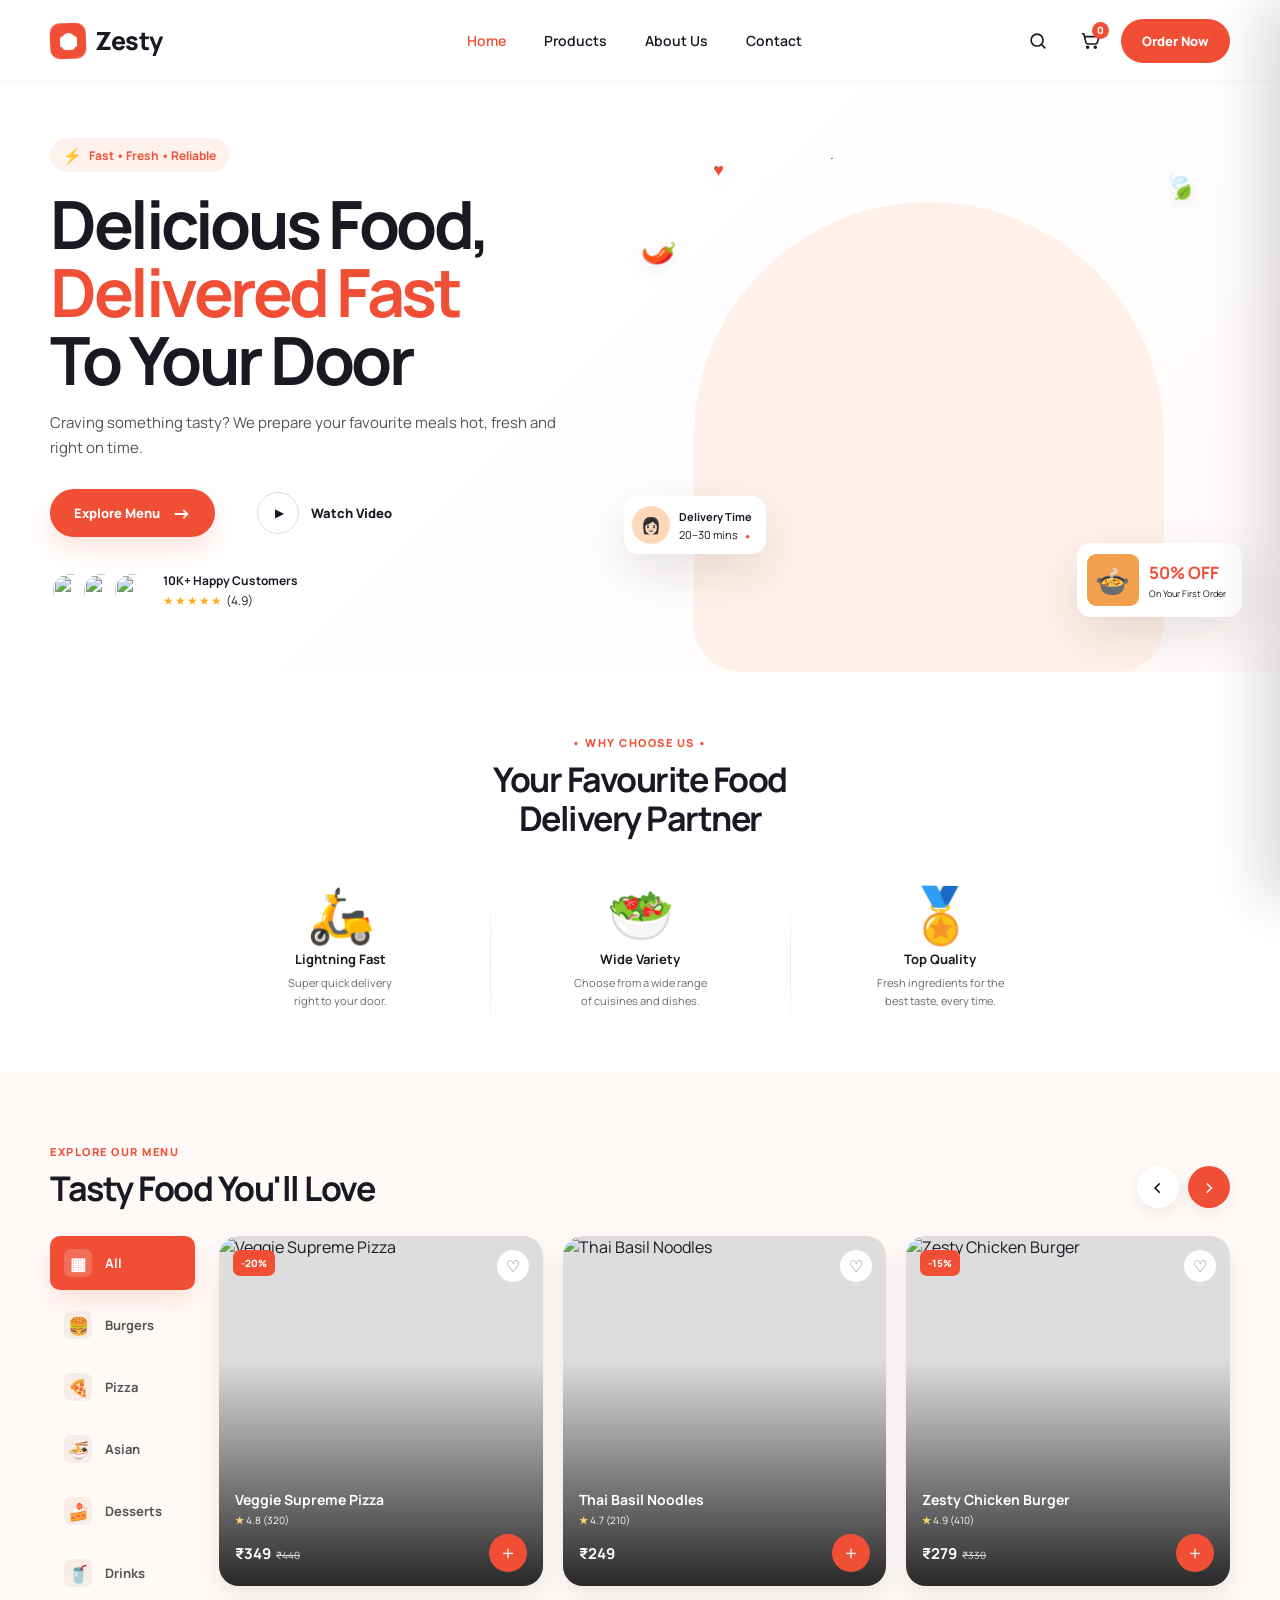
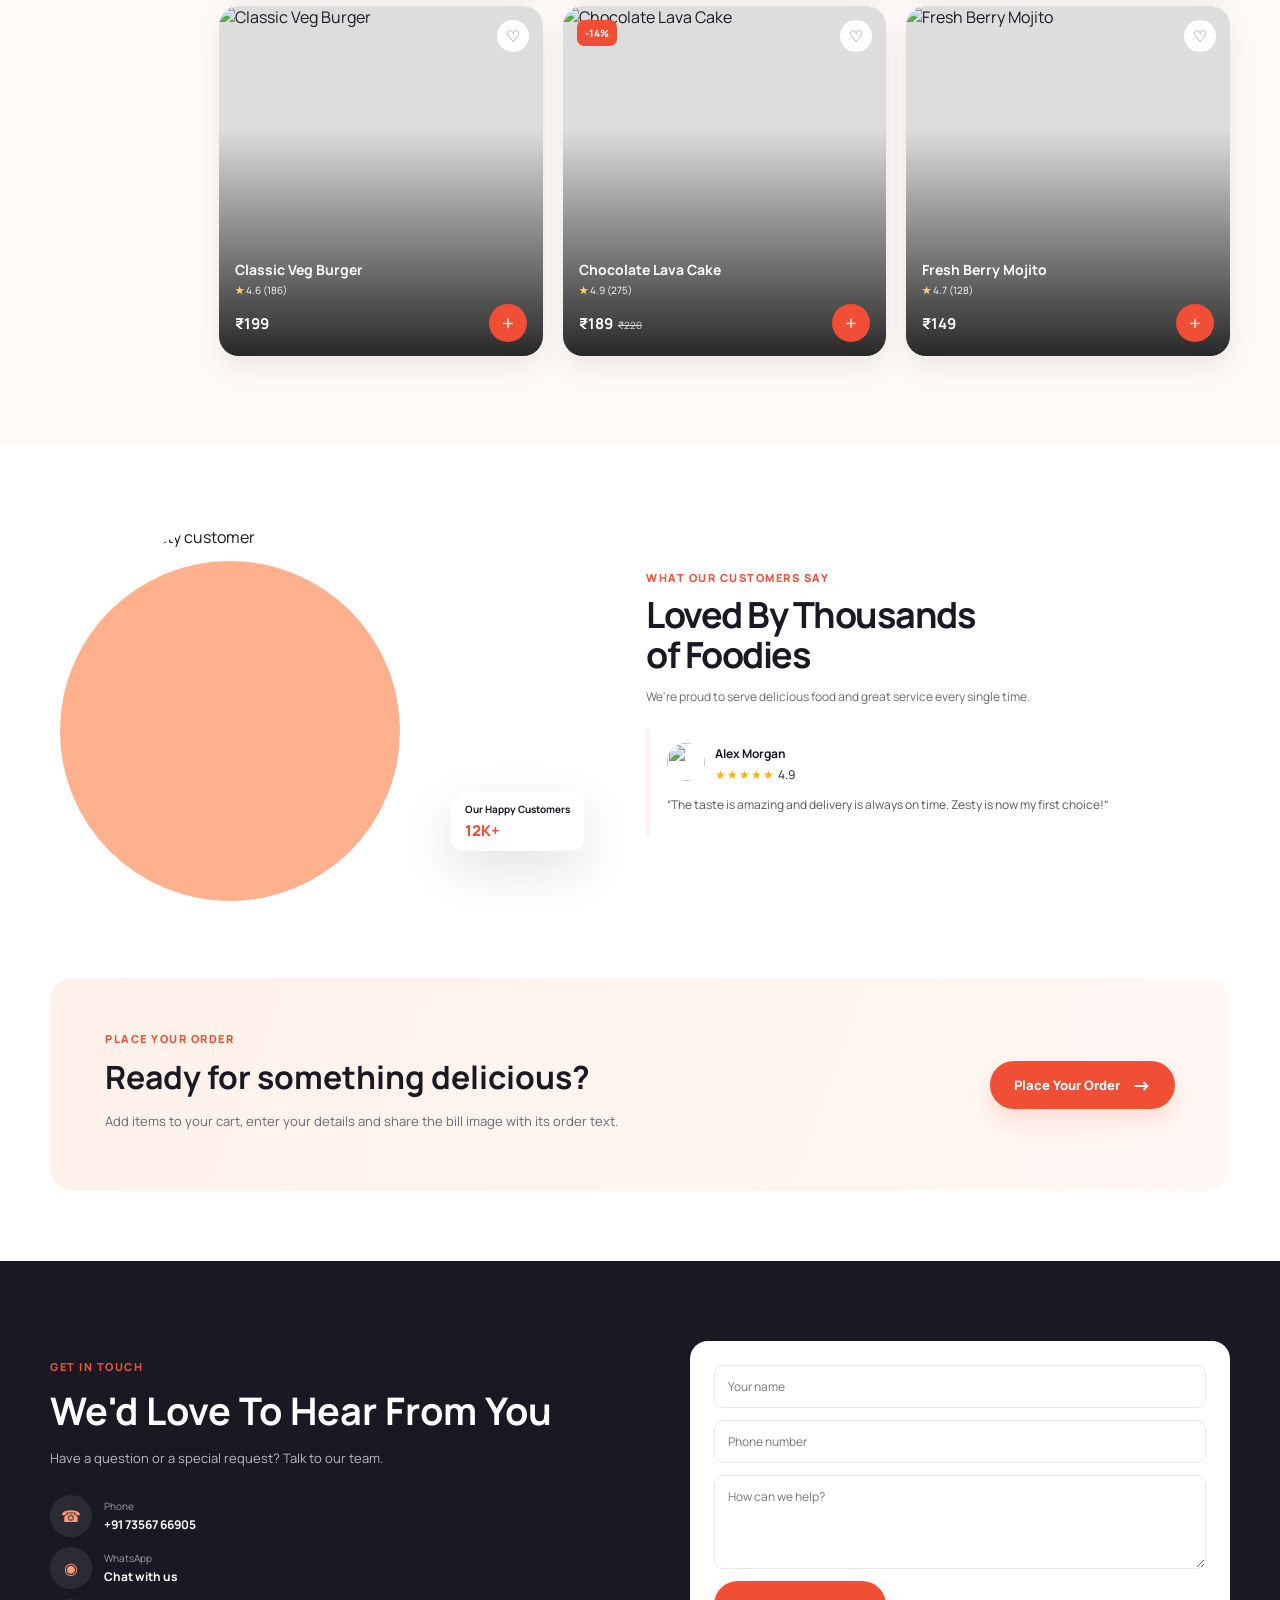
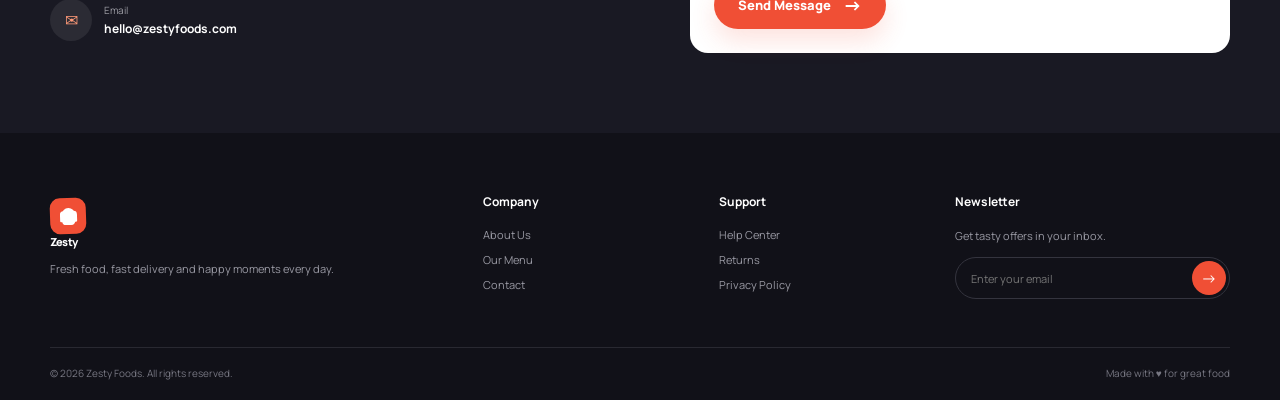
==== index.html @ a5e76d09 "first commit" ====
<!DOCTYPE html>
<html lang="en">
<head>
  <meta charset="UTF-8">
  <meta name="viewport" content="width=device-width, initial-scale=1.0">
  <meta name="description" content="Zesty Foods - fresh, delicious food delivered fast.">
  <title>Zesty | Fresh Food Delivered</title>
  <link rel="preconnect" href="https://fonts.googleapis.com">
  <link rel="preconnect" href="https://fonts.gstatic.com" crossorigin>
  <link href="https://fonts.googleapis.com/css2?family=Manrope:wght@400;500;600;700;800&family=Playfair+Display:wght@700&display=swap" rel="stylesheet">
  <link rel="stylesheet" href="css/style.css">
</head>
<body>
  <header class="header" id="top">
    <div class="container nav-wrap">
      <a class="brand" href="index.html" aria-label="Zesty home">
        <span class="brand-mark"><span>fork</span></span>
        <span>Zesty</span>
      </a>

      <nav class="nav-links" id="navLinks" aria-label="Main navigation">
        <a class="active" href="index.html">Home</a>
        <a href="products.html">Products</a>
        <a href="about.html">About Us</a>
        <a href="contact.html">Contact</a>
      </nav>

      <div class="nav-actions">
        <button class="icon-button search-button" type="button" aria-label="Search">
          <svg viewBox="0 0 24 24" aria-hidden="true"><circle cx="11" cy="11" r="6.5"></circle><path d="m16 16 4 4"></path></svg>
        </button>
        <button class="cart-button" id="openCart" type="button" aria-label="Open cart">
          <svg viewBox="0 0 24 24" aria-hidden="true"><path d="M3 5h2l2.3 9.2a2 2 0 0 0 2 1.5h7.8a2 2 0 0 0 1.9-1.4L21 8H6"></path><circle cx="9" cy="19" r="1"></circle><circle cx="17" cy="19" r="1"></circle></svg>
          <span class="cart-count" id="cartCount">0</span>
        </button>
        <a class="nav-order" href="order.html">Order Now</a>
        <button class="menu-button" id="menuButton" type="button" aria-label="Toggle menu" aria-expanded="false">
          <span></span><span></span><span></span>
        </button>
      </div>
    </div>
  </header>

  <main>
    <section class="hero" id="home">
      <div class="container hero-grid">
        <div class="hero-copy">
          <div class="eyebrow"><span>⚡</span> Fast • Fresh • Reliable</div>
          <h1>Delicious Food,<br><em>Delivered Fast</em><br>To Your Door</h1>
          <p>Craving something tasty? We prepare your favourite meals hot, fresh and right on time.</p>
          <div class="hero-actions">
            <a class="button button-primary" href="products.html">Explore Menu <span>→</span></a>
            <button class="button button-play" type="button" id="watchVideo"><span class="play-icon">▶</span> Watch Video</button>
          </div>
          <div class="happy-customers">
            <div class="avatars">
              <img src="https://images.unsplash.com/photo-1534528741775-53994a69daeb?auto=format&fit=crop&w=80&q=80" alt="">
              <img src="https://images.unsplash.com/photo-1500648767791-00dcc994a43e?auto=format&fit=crop&w=80&q=80" alt="">
              <img src="https://images.unsplash.com/photo-1506794778202-cad84cf45f1d?auto=format&fit=crop&w=80&q=80" alt="">
            </div>
            <div><strong>10K+ Happy Customers</strong><div class="stars">★★★★★ <span>(4.9)</span></div></div>
          </div>
        </div>

        <div class="hero-visual">
          <div class="hero-shape"></div>
          <span class="float-icon leaf-one">🍃</span>
          <span class="float-icon chilli">🌶️</span>
          <span class="float-icon heart">♥</span>
          <img class="hero-person" src="https://images.unsplash.com/photo-1547592180-85f173990554?auto=format&fit=crop&w=850&q=90" alt="Delicious fresh meal">
          <div class="delivery-badge"><div class="delivery-avatar">👩🏻</div><div><strong>Delivery Time</strong><span>20–30 mins <b>●</b></span></div></div>
          <div class="offer-badge"><span>🍲</span><div><strong>50% OFF</strong><small>On Your First Order</small></div></div>
        </div>
      </div>
    </section>

    <section class="benefits" id="about">
      <div class="container">
        <div class="section-heading centered">
          <span class="eyebrow-text">• WHY CHOOSE US •</span>
          <h2>Your Favourite Food<br>Delivery Partner</h2>
        </div>
        <div class="benefit-grid">
          <article><div class="benefit-icon">🛵</div><h3>Lightning Fast</h3><p>Super quick delivery<br>right to your door.</p></article>
          <article><div class="benefit-icon">🥗</div><h3>Wide Variety</h3><p>Choose from a wide range<br>of cuisines and dishes.</p></article>
          <article><div class="benefit-icon">🏅</div><h3>Top Quality</h3><p>Fresh ingredients for the<br>best taste, every time.</p></article>
        </div>
      </div>
    </section>

    <section class="products-section" id="products">
      <div class="container">
        <div class="section-heading row-heading">
          <div><span class="eyebrow-text">EXPLORE OUR MENU</span><h2>Tasty Food You'll Love</h2></div>
          <div class="carousel-controls"><button type="button" aria-label="Previous">‹</button><button class="active" type="button" aria-label="Next">›</button></div>
        </div>
        <div class="menu-layout">
          <aside class="category-list" aria-label="Product categories">
            <button class="category active" type="button" data-category="All"><span>▦</span> All</button>
            <button class="category" type="button" data-category="Burgers"><span>🍔</span> Burgers</button>
            <button class="category" type="button" data-category="Pizza"><span>🍕</span> Pizza</button>
            <button class="category" type="button" data-category="Asian"><span>🍜</span> Asian</button>
            <button class="category" type="button" data-category="Desserts"><span>🍰</span> Desserts</button>
            <button class="category" type="button" data-category="Drinks"><span>🥤</span> Drinks</button>
          </aside>
          <div class="product-grid" id="productGrid"></div>
        </div>
      </div>
    </section>

    <section class="testimonial-app">
      <div class="container testimonial-grid">
        <div class="customer-portrait">
          <div class="portrait-circle"></div>
          <img src="https://images.unsplash.com/photo-1500648767791-00dcc994a43e?auto=format&fit=crop&w=650&q=85" alt="Happy Zesty customer">
          <div class="customer-chip"><strong>Our Happy Customers</strong><div><span>12K+</span></div></div>
        </div>
        <div class="testimonial-copy">
          <span class="eyebrow-text">WHAT OUR CUSTOMERS SAY</span>
          <h2>Loved By Thousands<br>of Foodies</h2>
          <p>We're proud to serve delicious food and great service every single time.</p>
          <div class="quote">
            <div class="quote-author"><img src="https://images.unsplash.com/photo-1500648767791-00dcc994a43e?auto=format&fit=crop&w=80&q=80" alt=""><div><strong>Alex Morgan</strong><div class="stars">★★★★★ <span>4.9</span></div></div></div>
            <p>“The taste is amazing and delivery is always on time. Zesty is now my first choice!”</p>
          </div>
        </div>
      </div>
    </section>

    <section class="order-section" id="order">
      <div class="container">
        <div class="order-panel">
          <div>
            <span class="eyebrow-text">PLACE YOUR ORDER</span>
            <h2>Ready for something delicious?</h2>
            <p>Add items to your cart, enter your details and share the bill image with its order text.</p>
          </div>
          <a class="button button-primary" href="order.html">Place Your Order <span>→</span></a>
        </div>
      </div>
    </section>

    <section class="contact-section" id="contact">
      <div class="container contact-grid">
        <div>
          <span class="eyebrow-text">GET IN TOUCH</span>
          <h2>We'd Love To Hear From You</h2>
          <p>Have a question or a special request? Talk to our team.</p>
          <div class="contact-details">
            <a href="tel:+917356766905"><span>☎</span><div><small>Phone</small><strong>+91 73567 66905</strong></div></a>
            <a href="https://wa.me/917356766905" target="_blank" rel="noopener"><span>◉</span><div><small>WhatsApp</small><strong>Chat with us</strong></div></a>
            <a href="mailto:hello@zestyfoods.com"><span>✉</span><div><small>Email</small><strong>hello@zestyfoods.com</strong></div></a>
          </div>
        </div>
        <form class="contact-form" id="contactForm">
          <input type="text" name="name" placeholder="Your name" required>
          <input type="tel" name="phone" placeholder="Phone number" required>
          <textarea name="message" rows="4" placeholder="How can we help?" required></textarea>
          <button class="button button-primary" type="submit">Send Message <span>→</span></button>
        </form>
      </div>
    </section>
  </main>

  <footer class="footer">
    <div class="container footer-grid">
      <div class="footer-brand">
        <a class="brand" href="index.html"><span class="brand-mark"><span>fork</span></span><span>Zesty</span></a>
        <p>Fresh food, fast delivery and happy moments every day.</p>
      </div>
      <div><h3>Company</h3><a href="about.html">About Us</a><a href="products.html">Our Menu</a><a href="contact.html">Contact</a></div>
      <div><h3>Support</h3><a href="contact.html">Help Center</a><a href="contact.html">Returns</a><a href="contact.html">Privacy Policy</a></div>
      <div><h3>Newsletter</h3><p>Get tasty offers in your inbox.</p><form class="newsletter" id="newsletter"><input type="email" placeholder="Enter your email" required><button type="submit">→</button></form></div>
    </div>
    <div class="container footer-bottom"><span>© 2026 Zesty Foods. All rights reserved.</span><span>Made with ♥ for great food</span></div>
  </footer>

  <div class="overlay" id="overlay"></div>
  <aside class="cart-drawer" id="cartDrawer" aria-label="Shopping cart" aria-hidden="true">
    <div class="cart-header"><div><span>Your Order</span><h2>Shopping Cart</h2></div><button id="closeCart" type="button" aria-label="Close cart">×</button></div>
    <div class="cart-items" id="cartItems"></div>
    <div class="cart-empty" id="cartEmpty"><div>🛒</div><h3>Your cart is empty</h3><p>Add a few tasty items to get started.</p><button class="button button-primary" id="continueShopping" type="button">Explore Menu</button></div>
    <div class="checkout" id="checkout">
      <div class="bill-line"><span>Subtotal</span><strong id="subtotal">₹0</strong></div>
      <div class="bill-line"><span>Delivery</span><strong id="delivery">₹40</strong></div>
      <div class="bill-line total"><span>Total</span><strong id="grandTotal">₹0</strong></div>
      <a class="whatsapp-button checkout-link" href="order.html">Continue to Order</a>
    </div>
  </aside>

  <div class="toast" id="toast" role="status"></div>
  <script src="js/site.js"></script>
</body>
</html>
---- css/style.css ----
:root {
  --orange: #f04f35;
  --orange-dark: #d9432c;
  --orange-soft: #fff0eb;
  --ink: #191923;
  --muted: #686875;
  --cream: #fffaf7;
  --line: #eee8e4;
  --white: #fff;
  --shadow: 0 18px 50px rgba(40, 25, 18, .12);
}

* { box-sizing: border-box; }
html { scroll-behavior: smooth; }
body { margin: 0; font-family: "Manrope", sans-serif; color: var(--ink); background: var(--white); }
body.locked { overflow: hidden; }
button, input, textarea { font: inherit; }
button, a { -webkit-tap-highlight-color: transparent; }
a { color: inherit; text-decoration: none; }
img { max-width: 100%; display: block; }
.container { width: min(1180px, calc(100% - 48px)); margin-inline: auto; }

.header { height: 82px; display: flex; align-items: center; background: rgba(255,255,255,.96); position: sticky; top: 0; z-index: 50; border-bottom: 1px solid rgba(0,0,0,.04); backdrop-filter: blur(12px); }
.nav-wrap { display: flex; align-items: center; justify-content: space-between; }
.brand { display: flex; align-items: center; gap: 9px; font-size: 25px; font-weight: 800; letter-spacing: -.8px; }
.brand-mark { width: 36px; height: 36px; border-radius: 10px; background: var(--orange); display: grid; place-items: center; color: white; font-size: 0; transform: rotate(-2deg); }
.brand-mark::before { content: ""; width: 13px; height: 17px; background: white; border-radius: 8px 8px 5px 5px; box-shadow: 5px 0 0 -3px white, -5px 0 0 -3px white; position: absolute; }
.nav-links { display: flex; align-items: center; gap: 38px; margin-left: 90px; }
.nav-links a { font-size: 14px; font-weight: 600; transition: .2s; }
.nav-links a:hover, .nav-links a.active { color: var(--orange); }
.nav-actions { display: flex; align-items: center; gap: 10px; }
.icon-button, .cart-button, .menu-button { border: 0; background: transparent; cursor: pointer; }
.icon-button { width: 42px; height: 42px; display: grid; place-items: center; }
.icon-button svg { width: 22px; fill: none; stroke: var(--ink); stroke-width: 1.8; }
.cart-button { position: relative; width: 42px; height: 42px; display: grid; place-items: center; }
.cart-button svg { width: 23px; fill: none; stroke: var(--ink); stroke-width: 1.7; }
.cart-count { position: absolute; top: 2px; right: 2px; min-width: 17px; height: 17px; padding: 0 4px; border-radius: 20px; background: var(--orange); color: white; font-size: 10px; display: grid; place-items: center; font-weight: 800; }
.nav-order { background: var(--orange); color: white; border-radius: 24px; height: 44px; padding: 0 21px; display: grid; place-items: center; font-size: 13px; font-weight: 800; transition: .2s; }
.nav-order:hover, .button-primary:hover { background: var(--orange-dark); transform: translateY(-2px); }
.menu-button { display: none; width: 42px; height: 42px; }
.menu-button span { display: block; width: 22px; height: 2px; background: var(--ink); margin: 5px auto; transition: .2s; }

.hero { min-height: 590px; background: linear-gradient(135deg, #fff 35%, #fffafa 100%); overflow: hidden; }
.hero-grid { min-height: 590px; display: grid; grid-template-columns: 49% 51%; align-items: center; }
.hero-copy { padding: 50px 0 55px; z-index: 2; }
.eyebrow { width: fit-content; height: 34px; border-radius: 18px; background: #fff2ed; color: var(--orange); display: flex; align-items: center; gap: 7px; padding: 0 13px; font-size: 12px; font-weight: 700; }
.eyebrow span { font-size: 15px; }
.hero h1 { margin: 18px 0 16px; font-family: "Manrope", sans-serif; font-size: clamp(48px, 5.2vw, 68px); line-height: 1.02; letter-spacing: -3.5px; }
.hero h1 em { color: var(--orange); font-style: normal; }
.hero-copy > p { max-width: 510px; color: #53535d; line-height: 1.7; font-size: 15px; }
.hero-actions { display: flex; align-items: center; gap: 18px; margin-top: 28px; }
.button { border: 0; min-height: 48px; border-radius: 24px; padding: 0 24px; display: inline-flex; align-items: center; justify-content: center; gap: 12px; cursor: pointer; font-weight: 800; font-size: 13px; transition: .2s; }
.button-primary { background: var(--orange); color: white; box-shadow: 0 12px 24px rgba(240,79,53,.16); }
.button-primary span { font-size: 19px; }
.button-play { background: transparent; color: var(--ink); }
.play-icon { width: 42px; height: 42px; border: 1px solid #ddd; border-radius: 50%; display: grid; place-items: center; font-size: 11px; padding-left: 2px; }
.happy-customers { display: flex; align-items: center; gap: 11px; margin-top: 34px; font-size: 12px; }
.avatars { display: flex; }
.avatars img { width: 40px; height: 40px; border-radius: 50%; border: 3px solid white; object-fit: cover; margin-left: -9px; }
.avatars img:first-child { margin-left: 0; }
.stars { color: #ffad18; letter-spacing: 1px; font-size: 12px; margin-top: 3px; }
.stars span { color: var(--ink); letter-spacing: 0; }
.hero-visual { height: 590px; position: relative; display: flex; align-items: flex-end; justify-content: center; }
.hero-shape { position: absolute; width: 470px; height: 470px; bottom: 0; border-radius: 50% 50% 10% 10%; background: #fff1e9; }
.hero-person { position: absolute; bottom: 0; width: 520px; height: 530px; object-fit: cover; object-position: center 35%; border-radius: 48% 48% 8px 8px; mix-blend-mode: multiply; }
.float-icon { position: absolute; z-index: 4; font-size: 26px; filter: drop-shadow(0 5px 8px rgba(0,0,0,.08)); }
.leaf-one { top: 85px; right: 35px; transform: rotate(-25deg); }
.chilli { top: 150px; left: 15px; transform: rotate(25deg); }
.heart { top: 75px; left: 85px; color: var(--orange); font-size: 18px; }
.delivery-badge, .offer-badge { position: absolute; z-index: 5; background: white; border-radius: 14px; box-shadow: var(--shadow); display: flex; align-items: center; }
.delivery-badge { left: -4px; bottom: 118px; gap: 9px; padding: 10px 14px 10px 8px; }
.delivery-avatar { width: 38px; height: 38px; border-radius: 50%; background: #ffd7b9; display: grid; place-items: center; }
.delivery-badge strong, .delivery-badge span { display: block; font-size: 11px; }
.delivery-badge span { margin-top: 3px; }
.delivery-badge b { color: var(--orange); margin-left: 5px; font-size: 8px; }
.offer-badge { right: -12px; bottom: 55px; padding: 11px 16px 11px 10px; gap: 10px; }
.offer-badge > span { width: 52px; height: 52px; border-radius: 9px; background: #f2a04d; display: grid; place-items: center; font-size: 28px; }
.offer-badge strong, .offer-badge small { display: block; }
.offer-badge strong { color: var(--orange); font-size: 17px; }
.offer-badge small { margin-top: 3px; font-size: 9px; }

.benefits { padding: 58px 0 62px; background: #fff; }
.section-heading h2 { margin: 8px 0 0; font-size: 34px; line-height: 1.15; letter-spacing: -1.5px; }
.centered { text-align: center; }
.eyebrow-text { color: var(--orange); font-size: 11px; letter-spacing: 1.5px; font-weight: 800; }
.benefit-grid { display: grid; grid-template-columns: repeat(3, 1fr); max-width: 900px; margin: 38px auto 0; }
.benefit-grid article { text-align: center; position: relative; padding: 0 35px; }
.benefit-grid article + article::before { content: ""; position: absolute; left: 0; top: 18px; width: 1px; height: 140px; background: linear-gradient(transparent, #ece6e1, transparent); }
.benefit-icon { font-size: 54px; height: 62px; }
.benefit-grid h3 { font-size: 13px; margin: 12px 0 6px; }
.benefit-grid p { color: var(--muted); font-size: 11px; line-height: 1.6; margin: 0; }

.products-section { padding: 68px 0 90px; background: #fffaf8; }
.row-heading { display: flex; align-items: end; justify-content: space-between; }
.carousel-controls { display: flex; gap: 9px; }
.carousel-controls button { width: 42px; height: 42px; border: 0; border-radius: 50%; background: white; box-shadow: 0 5px 18px rgba(0,0,0,.08); cursor: pointer; font-size: 22px; }
.carousel-controls button.active { background: var(--orange); color: white; }
.menu-layout { display: grid; grid-template-columns: 145px 1fr; gap: 24px; margin-top: 28px; }
.category-list { display: flex; flex-direction: column; gap: 8px; }
.category { width: 145px; height: 54px; border: 0; border-radius: 10px; background: transparent; display: flex; align-items: center; gap: 13px; padding: 0 14px; color: #555; cursor: pointer; font-size: 13px; font-weight: 700; transition: .2s; }
.category span { width: 28px; height: 28px; border-radius: 7px; background: #f7ece6; display: grid; place-items: center; font-size: 17px; }
.category.active { background: var(--orange); color: white; box-shadow: 0 10px 22px rgba(240,79,53,.15); }
.category.active span { background: rgba(255,255,255,.18); }
.product-grid { display: grid; grid-template-columns: repeat(3, minmax(0,1fr)); gap: 20px; }
.product-card { min-width: 0; height: 350px; border-radius: 20px; overflow: hidden; position: relative; background: #ddd; box-shadow: 0 12px 28px rgba(0,0,0,.08); }
.product-card img { width: 100%; height: 100%; object-fit: cover; transition: transform .45s; }
.product-card:hover img { transform: scale(1.05); }
.product-card::after { content: ""; position: absolute; inset: 35% 0 0; background: linear-gradient(transparent, rgba(0,0,0,.82)); }
.discount { position: absolute; z-index: 3; top: 14px; left: 14px; background: var(--orange); color: white; border-radius: 7px; padding: 6px 8px; font-size: 10px; font-weight: 800; }
.wishlist { position: absolute; z-index: 3; top: 14px; right: 14px; width: 32px; height: 32px; border: 0; border-radius: 50%; background: white; color: #777; cursor: pointer; }
.wishlist.liked { color: var(--orange); }
.product-info { position: absolute; z-index: 4; bottom: 14px; left: 16px; right: 16px; color: white; }
.product-info h3 { margin: 0 0 4px; font-size: 14px; }
.rating { font-size: 10px; margin-bottom: 7px; }
.rating b { color: #ffd36a; }
.price-row { display: flex; align-items: center; justify-content: space-between; }
.price-row strong { font-size: 15px; }
.price-row del { color: #ddd; margin-left: 5px; font-size: 10px; }
.add-button { width: 38px; height: 38px; border-radius: 50%; border: 0; background: var(--orange); color: white; font-size: 21px; cursor: pointer; transition: .2s; }
.add-button:hover { transform: scale(1.08); }

.testimonial-app { padding: 80px 0; background: #fff; overflow: hidden; }
.testimonial-grid { display: grid; grid-template-columns: 48% 52%; align-items: center; min-height: 350px; }
.customer-portrait { height: 350px; position: relative; }
.portrait-circle { position: absolute; width: 340px; height: 340px; left: 10px; bottom: -25px; border-radius: 50%; background: #ffb08d; }
.customer-portrait > img { position: absolute; width: 310px; height: 350px; left: 25px; bottom: 0; object-fit: cover; border-radius: 50% 50% 8px 8px; mix-blend-mode: multiply; }
.customer-chip { position: absolute; right: 32px; bottom: 25px; z-index: 3; background: white; box-shadow: var(--shadow); border-radius: 12px; padding: 10px 14px; font-size: 10px; }
.customer-chip div { margin-top: 4px; color: var(--orange); font-size: 15px; font-weight: 800; }
.testimonial-copy { padding-left: 30px; }
.testimonial-copy h2 { font-size: 36px; line-height: 1.12; margin: 8px 0 12px; letter-spacing: -1.5px; }
.testimonial-copy > p { color: var(--muted); font-size: 12px; max-width: 480px; }
.quote { margin-top: 24px; border-left: 3px solid var(--orange-soft); padding: 12px 18px; }
.quote-author { display: flex; align-items: center; gap: 10px; }
.quote-author img { width: 38px; height: 38px; border-radius: 50%; object-fit: cover; }
.quote-author strong { font-size: 12px; }
.quote p { color: #55555e; font-size: 12px; line-height: 1.6; }

.order-section { padding: 22px 0 70px; }
.order-panel { min-height: 210px; border-radius: 24px; background: linear-gradient(110deg, #fff1e9, #fff8f4); padding: 48px 55px; display: flex; align-items: center; justify-content: space-between; }
.order-panel h2 { margin: 7px 0 8px; font-size: 32px; }
.order-panel p { color: var(--muted); max-width: 650px; font-size: 13px; }

.contact-section { padding: 80px 0; background: #191923; color: white; }
.contact-grid { display: grid; grid-template-columns: 1fr 1fr; gap: 100px; align-items: center; }
.contact-grid h2 { font-size: 38px; margin: 8px 0 12px; }
.contact-grid > div > p { color: #b9b9c1; font-size: 13px; }
.contact-details { display: grid; gap: 10px; margin-top: 28px; }
.contact-details a { display: flex; align-items: center; gap: 12px; }
.contact-details a > span { width: 42px; height: 42px; border-radius: 50%; background: rgba(255,255,255,.08); display: grid; place-items: center; color: #ff9a78; }
.contact-details small, .contact-details strong { display: block; }
.contact-details small { color: #9d9da5; font-size: 10px; }
.contact-details strong { font-size: 12px; margin-top: 3px; }
.contact-form { background: white; border-radius: 18px; padding: 24px; display: grid; gap: 12px; }
.contact-form input, .contact-form textarea, .form-row input, .checkout textarea { width: 100%; border: 1px solid var(--line); border-radius: 9px; background: #fff; outline: none; padding: 12px 13px; color: var(--ink); font-size: 12px; }
.contact-form textarea { resize: vertical; }
.contact-form input:focus, .contact-form textarea:focus, .checkout input:focus, .checkout textarea:focus { border-color: #f6a58e; }
.contact-form .button { justify-self: start; }

.footer { background: #111118; color: white; padding: 55px 0 20px; }
.footer-grid { display: grid; grid-template-columns: 2fr 1fr 1fr 1.4fr; gap: 40px; }
.footer .brand { color: white; }
.footer-brand p, .footer-grid p { color: #9999a3; font-size: 11px; line-height: 1.7; }
.footer-grid h3 { font-size: 12px; margin: 5px 0 17px; }
.footer-grid > div > a { display: block; color: #9999a3; font-size: 11px; margin: 10px 0; }
.newsletter { display: flex; height: 42px; border: 1px solid #34343e; border-radius: 22px; padding: 3px; }
.newsletter input { flex: 1; width: 100%; border: 0; outline: 0; background: transparent; color: white; padding: 0 12px; font-size: 11px; }
.newsletter button { width: 34px; height: 34px; border: 0; border-radius: 50%; background: var(--orange); color: white; cursor: pointer; }
.footer-bottom { border-top: 1px solid #292931; margin-top: 45px; padding-top: 18px; display: flex; justify-content: space-between; color: #777782; font-size: 10px; }

.overlay { position: fixed; inset: 0; z-index: 90; background: rgba(15,15,20,.45); opacity: 0; pointer-events: none; transition: .25s; }
.overlay.show { opacity: 1; pointer-events: auto; }
.cart-drawer { position: fixed; z-index: 100; right: 0; top: 0; width: min(440px, 100%); height: 100dvh; background: white; transform: translateX(100%); transition: .35s cubic-bezier(.4,0,.2,1); display: flex; flex-direction: column; box-shadow: -20px 0 50px rgba(0,0,0,.14); }
.cart-drawer.open { transform: translateX(0); }
.cart-header { height: 92px; flex: 0 0 92px; display: flex; align-items: center; justify-content: space-between; padding: 18px 24px; border-bottom: 1px solid var(--line); }
.cart-header span { color: var(--orange); font-size: 10px; font-weight: 800; text-transform: uppercase; }
.cart-header h2 { margin: 3px 0 0; font-size: 22px; }
.cart-header button { width: 38px; height: 38px; border: 1px solid var(--line); border-radius: 50%; background: white; font-size: 24px; cursor: pointer; }
.cart-items { flex: 1; overflow-y: auto; padding: 12px 24px; }
.cart-item { display: grid; grid-template-columns: 68px 1fr auto; gap: 12px; align-items: center; border-bottom: 1px solid var(--line); padding: 12px 0; }
.cart-item img { width: 68px; height: 68px; border-radius: 10px; object-fit: cover; }
.cart-item h4 { font-size: 12px; margin: 0 0 6px; }
.cart-item .cart-price { color: var(--orange); font-size: 12px; font-weight: 800; }
.quantity { display: flex; align-items: center; gap: 7px; }
.quantity button { width: 26px; height: 26px; border: 1px solid var(--line); border-radius: 50%; background: white; cursor: pointer; }
.quantity span { min-width: 16px; text-align: center; font-size: 12px; font-weight: 800; }
.cart-empty { margin: auto; text-align: center; display: none; padding: 20px; }
.cart-empty.show { display: block; }
.cart-empty div { font-size: 48px; }
.cart-empty h3 { margin: 12px 0 5px; }
.cart-empty p { color: var(--muted); font-size: 12px; margin: 0 0 18px; }
.checkout { flex: 0 0 auto; border-top: 1px solid var(--line); padding: 16px 24px 20px; max-height: 420px; overflow-y: auto; }
.checkout.hidden { display: none; }
.bill-line { display: flex; justify-content: space-between; font-size: 12px; margin: 5px 0; }
.bill-line.total { border-top: 1px dashed #ddd; margin-top: 10px; padding-top: 10px; font-size: 16px; }
.bill-line.total strong { color: var(--orange); }
.checkout form { display: grid; gap: 7px; margin-top: 10px; }
.form-row { display: grid; grid-template-columns: 1fr 1fr; gap: 7px; }
.checkout textarea { resize: none; }
.whatsapp-button { height: 48px; border: 0; border-radius: 24px; background: #25d366; color: white; font-weight: 800; cursor: pointer; }
.whatsapp-button span { margin-right: 7px; }
.toast { position: fixed; z-index: 200; left: 50%; bottom: 24px; transform: translate(-50%, 30px); background: var(--ink); color: white; border-radius: 20px; padding: 12px 18px; opacity: 0; pointer-events: none; transition: .25s; font-size: 12px; }
.toast.show { transform: translate(-50%, 0); opacity: 1; }

@media (max-width: 980px) {
  .container { width: min(100% - 32px, 900px); }
  .nav-links { position: fixed; left: 16px; right: 16px; top: 74px; margin: 0; background: white; border-radius: 14px; box-shadow: var(--shadow); padding: 16px; flex-direction: column; gap: 4px; opacity: 0; transform: translateY(-10px); pointer-events: none; transition: .2s; }
  .nav-links.open { opacity: 1; transform: translateY(0); pointer-events: auto; }
  .nav-links a { width: 100%; padding: 12px; text-align: center; }
  .menu-button { display: block; }
  .hero-grid { grid-template-columns: 52% 48%; }
  .hero h1 { font-size: 50px; }
  .hero-person { width: 430px; }
  .offer-badge { right: 0; }
  .product-grid { grid-template-columns: repeat(2, minmax(0,1fr)); }
  .menu-layout { grid-template-columns: 130px 1fr; }
  .category { width: 130px; }
  .contact-grid { gap: 45px; }
}

@media (max-width: 720px) {
  .container { width: calc(100% - 32px); }
  .header { height: 68px; }
  .brand { font-size: 21px; }
  .brand-mark { width: 32px; height: 32px; }
  .search-button { display: none; }
  .nav-actions { gap: 4px; }
  .nav-order { height: 38px; padding: 0 10px; font-size: 11px; white-space: nowrap; }
  .hero { min-height: auto; }
  .hero-grid { display: flex; flex-direction: column; }
  .hero-copy { width: 100%; padding: 38px 0 20px; text-align: center; }
  .eyebrow { margin-inline: auto; }
  .hero h1 { font-size: 43px; letter-spacing: -2.5px; }
  .hero-copy > p { margin-inline: auto; font-size: 13px; }
  .hero-actions, .happy-customers { justify-content: center; }
  .hero-visual { width: 100%; height: 420px; }
  .hero-shape { width: 350px; height: 350px; }
  .hero-person { width: 360px; height: 390px; }
  .delivery-badge { left: 0; bottom: 95px; }
  .offer-badge { right: 0; bottom: 25px; }
  .leaf-one { right: 10px; }
  .chilli { left: 2px; }
  .benefits { padding: 45px 0; }
  .section-heading h2 { font-size: 28px; }
  .benefit-grid { grid-template-columns: 1fr; gap: 20px; }
  .benefit-grid article + article::before { display: none; }
  .products-section { padding: 50px 0; }
  .menu-layout { display: block; }
  .category-list { flex-direction: row; overflow-x: auto; margin-bottom: 16px; padding-bottom: 5px; }
  .category { flex: 0 0 auto; width: auto; height: 44px; }
  .product-grid { grid-template-columns: 1fr 1fr; gap: 12px; }
  .product-card { height: 280px; }
  .testimonial-app { padding: 50px 0; }
  .testimonial-grid { grid-template-columns: 1fr; }
  .customer-portrait { height: 300px; }
  .portrait-circle { width: 280px; height: 280px; left: 50%; transform: translateX(-50%); }
  .customer-portrait > img { left: 50%; transform: translateX(-50%); width: 270px; height: 300px; }
  .customer-chip { right: 5%; }
  .testimonial-copy { padding: 45px 0 0; text-align: center; }
  .testimonial-copy h2 { font-size: 30px; }
  .testimonial-copy > p { margin-inline: auto; }
  .quote { text-align: left; }
  .order-section { padding-bottom: 50px; }
  .order-panel { min-height: 260px; padding: 35px 24px; flex-direction: column; justify-content: center; text-align: center; }
  .order-panel h2 { font-size: 27px; }
  .order-panel .button { margin-top: 10px; }
  .contact-section { padding: 55px 0; }
  .contact-grid { grid-template-columns: 1fr; gap: 35px; }
  .contact-grid h2 { font-size: 31px; }
  .footer-grid { grid-template-columns: 1fr 1fr; }
  .footer-brand { grid-column: 1 / -1; }
  .footer-bottom { gap: 10px; }
}

@media (max-width: 480px) {
  .hero h1 { font-size: 38px; }
  .hero-actions { gap: 5px; }
  .button { padding-inline: 18px; }
  .hero-visual { height: 390px; }
  .hero-shape { width: 315px; height: 315px; }
  .hero-person { width: 330px; height: 365px; }
  .delivery-badge { transform: scale(.88); transform-origin: left bottom; }
  .offer-badge { transform: scale(.88); transform-origin: right bottom; }
  .row-heading { align-items: center; }
  .carousel-controls { display: none; }
  .product-grid { grid-template-columns: 1fr; }
  .product-card { height: 330px; }
  .footer-grid { grid-template-columns: 1fr; }
  .footer-brand { grid-column: auto; }
  .footer-bottom { flex-direction: column; }
  .form-row { grid-template-columns: 1fr; }
  .cart-drawer { width: 100%; }
}

.page-hero { padding: 82px 0 75px; background: linear-gradient(120deg, #fff4ed, #fffaf7); text-align: center; }
.page-hero h1 { margin: 10px 0; font-size: clamp(38px, 5vw, 58px); letter-spacing: -2px; }
.page-hero p { color: var(--muted); font-size: 14px; max-width: 600px; margin: 0 auto; line-height: 1.7; }
.page-products { padding-top: 55px; }
.about-story { padding: 82px 0; }
.about-grid { display: grid; grid-template-columns: 1fr 1fr; gap: 65px; align-items: center; }
.about-photo { min-height: 420px; border-radius: 24px; overflow: hidden; background: #fae7dc; }
.about-photo img { width: 100%; height: 100%; min-height: 420px; object-fit: cover; }
.about-grid h2 { font-size: 40px; line-height: 1.15; letter-spacing: -1.5px; margin: 10px 0 18px; }
.about-grid p { color: var(--muted); font-size: 13px; line-height: 1.8; margin: 0 0 14px; }
.about-grid .button { margin-top: 12px; }
.contact-page { margin: 0 auto 75px; max-width: 1240px; border-radius: 24px; }
.order-page-section { padding: 0 0 90px; background: #fffaf8; }
.order-page-grid { display: grid; grid-template-columns: 1.05fr .95fr; align-items: start; gap: 24px; }
.order-card { padding: 28px; border: 1px solid var(--line); border-radius: 18px; background: white; box-shadow: 0 8px 30px rgba(38,25,18,.04); }
.order-card h2 { font-size: 22px; margin: 7px 0 20px; }
.order-card-heading { display: flex; justify-content: space-between; align-items: center; }
.order-card-heading a { color: var(--orange); font-size: 12px; font-weight: 800; }
.order-items { display: grid; gap: 4px; }
.order-item { display: grid; grid-template-columns: 72px 1fr auto; align-items: center; gap: 12px; padding: 12px 0; border-bottom: 1px solid var(--line); }
.order-item > img { width: 72px; height: 72px; border-radius: 10px; object-fit: cover; }
.order-item-info strong, .order-item-info > span { display: block; }
.order-item-info > strong { font-size: 12px; }
.order-item-info > span { margin-top: 4px; color: var(--muted); font-size: 10px; }
.order-item-info .quantity { margin-top: 6px; }
.order-item-total { font-size: 12px; }
.order-empty { display: none; text-align: center; padding: 36px 0; }
.order-empty.show { display: block; }
.order-empty > span { font-size: 42px; }
.order-empty h3 { margin: 8px 0 4px; }
.order-empty p { font-size: 12px; color: var(--muted); margin: 0 0 16px; }
.order-totals { border-top: 1px dashed #ded8d2; margin-top: 14px; padding-top: 14px; }
.order-form { display: grid; gap: 14px; }
.order-form label { display: grid; gap: 7px; color: #393943; font-size: 12px; font-weight: 700; }
.order-form label > span { color: var(--muted); font-size: 10px; font-weight: 500; }
.order-form input, .order-form textarea { width: 100%; border: 1px solid var(--line); border-radius: 9px; padding: 12px 13px; outline: none; color: var(--ink); font: inherit; font-size: 12px; font-weight: 500; resize: vertical; }
.order-form input:focus, .order-form textarea:focus { border-color: #f6a58e; }
.whatsapp-button { min-height: 48px; display: flex; justify-content: center; align-items: center; text-align: center; text-decoration: none; padding: 0 16px; font-size: 12px; }
.bill-note { margin: 0; color: var(--muted); font-size: 10px; line-height: 1.6; text-align: center; }
.checkout-link { margin-top: 12px; }

@media (max-width: 720px) {
  .page-hero { padding: 58px 0 52px; }
  .about-story { padding: 50px 0; }
  .about-grid { grid-template-columns: 1fr; gap: 30px; }
  .about-photo, .about-photo img { min-height: 280px; max-height: 360px; }
  .about-grid h2 { font-size: 32px; }
  .contact-page { border-radius: 0; }
  .order-page-section { padding-bottom: 55px; }
  .order-page-grid { grid-template-columns: 1fr; }
  .order-card { padding: 20px; }
}
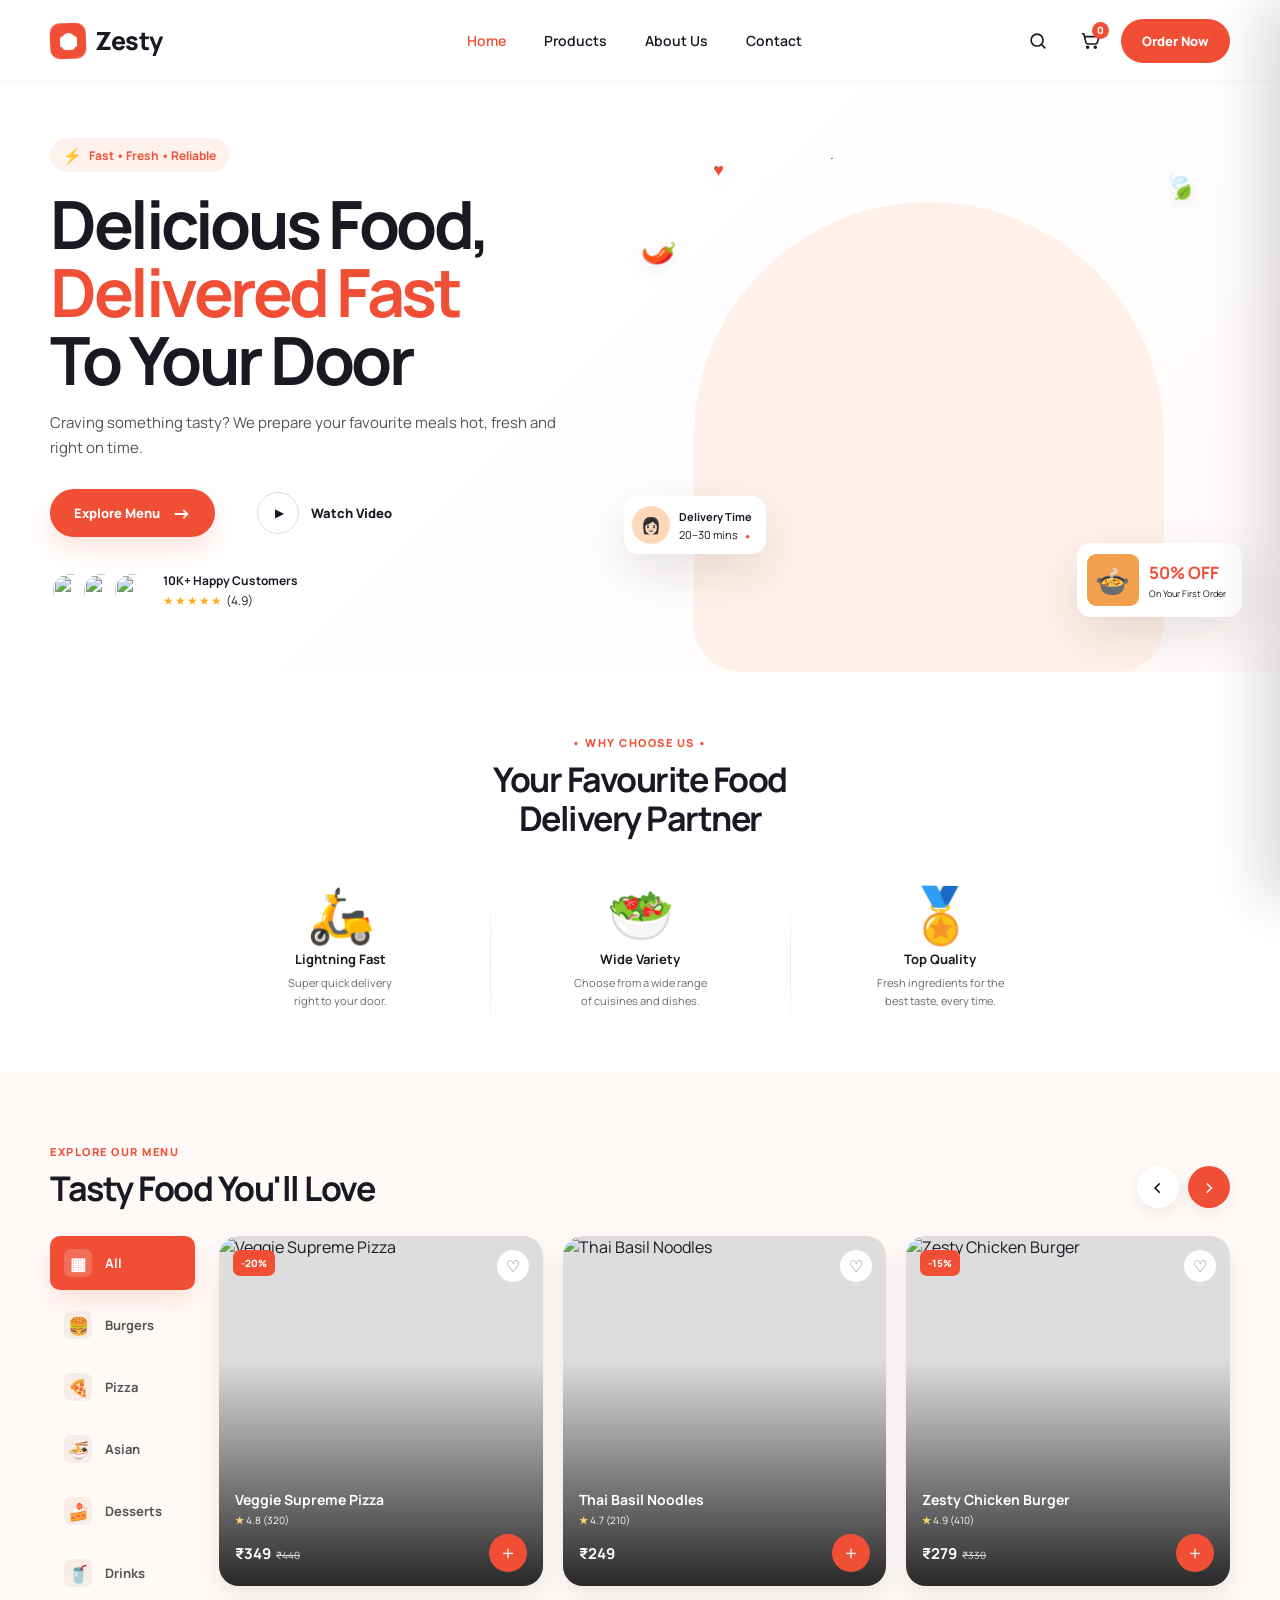
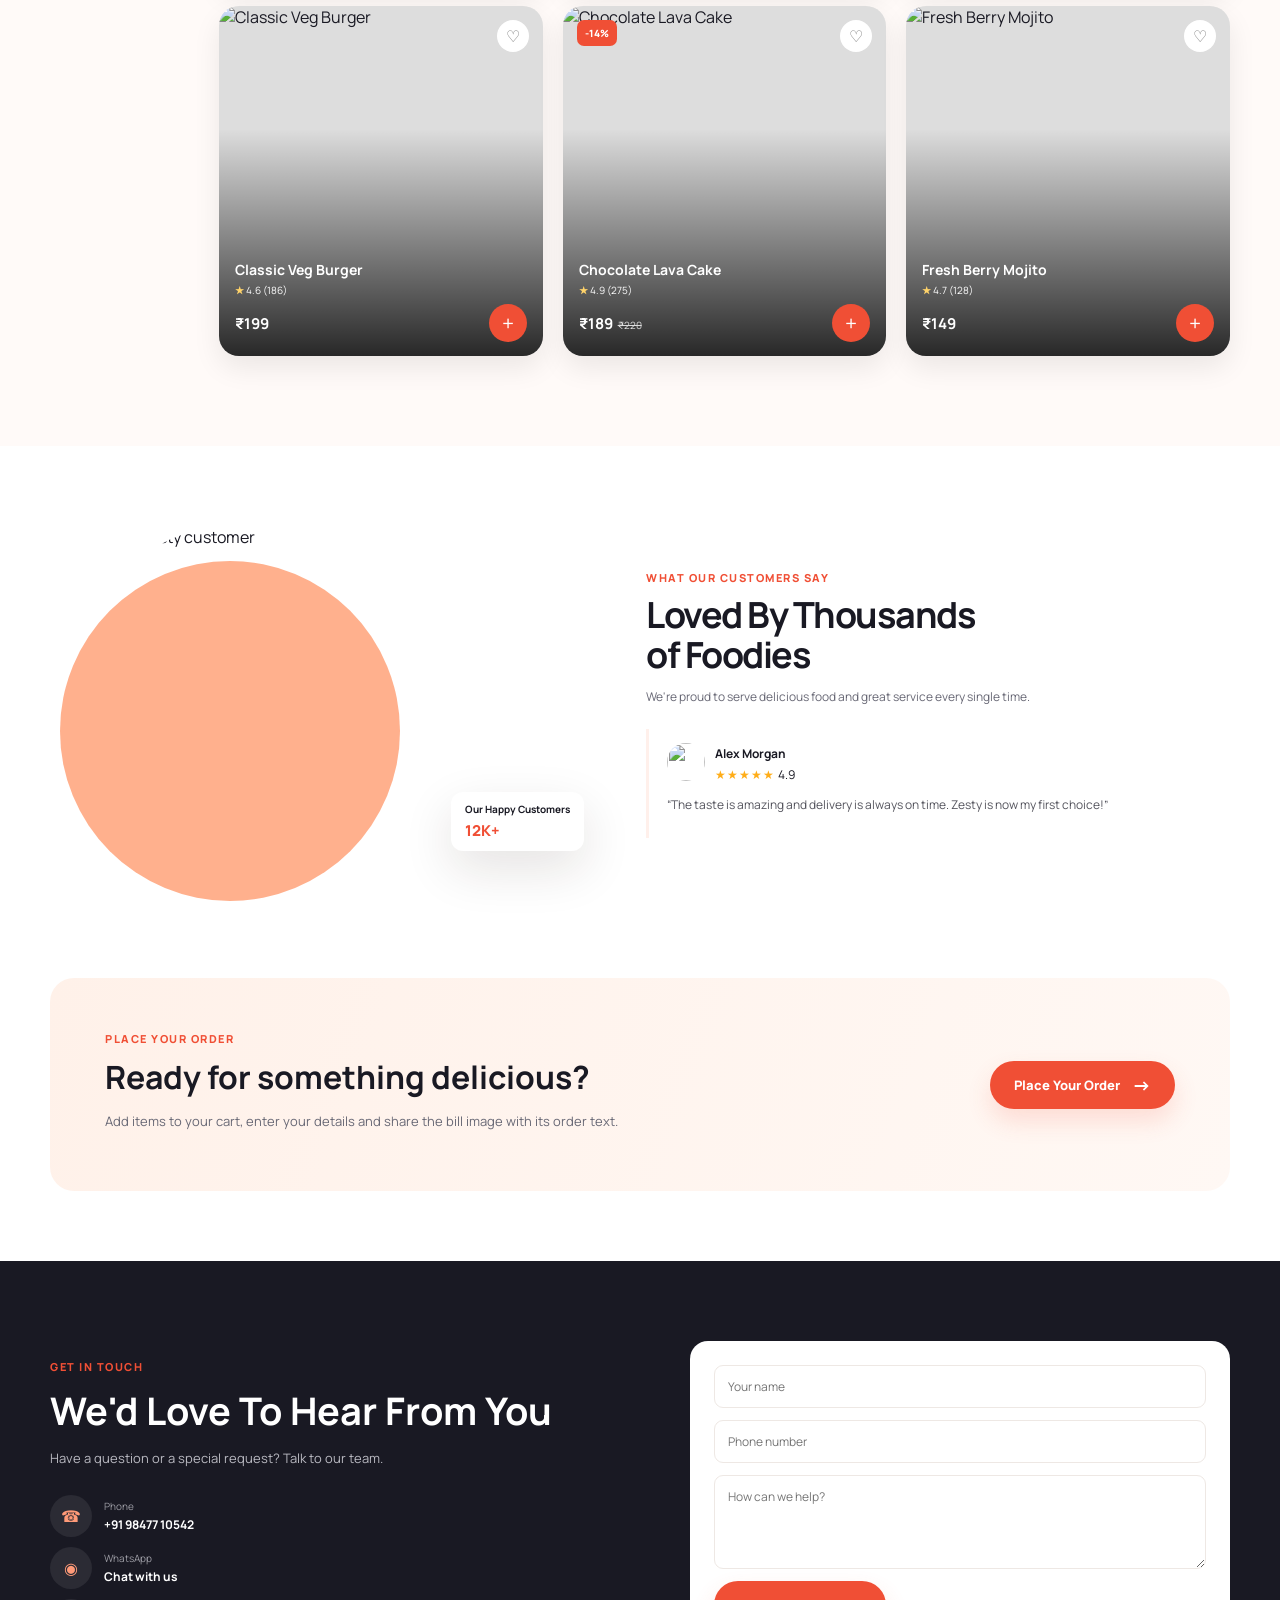
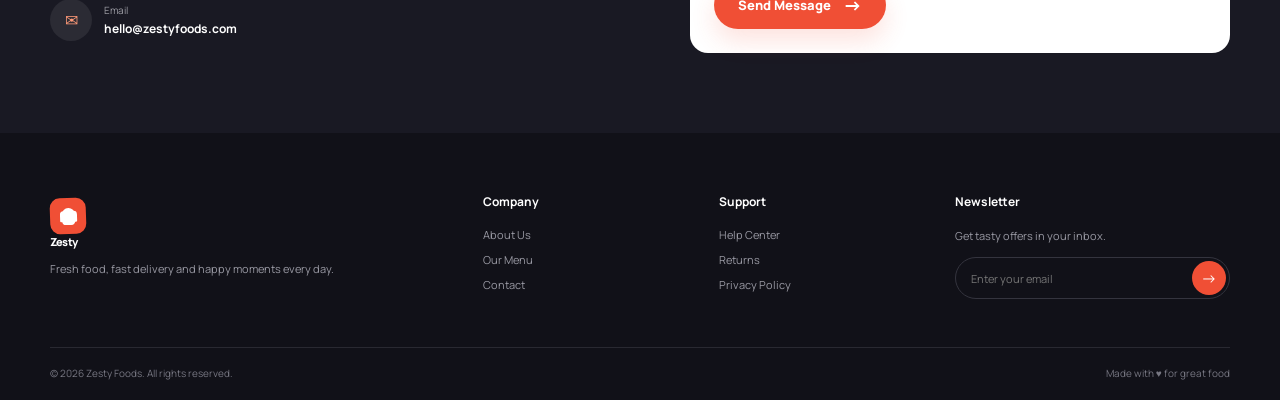
==== commit fdfc9c77: "change number" ====
--- a/index.html
+++ b/index.html
@@ -147,8 +147,8 @@
           <h2>We'd Love To Hear From You</h2>
           <p>Have a question or a special request? Talk to our team.</p>
           <div class="contact-details">
-            <a href="tel:+917356766905"><span>☎</span><div><small>Phone</small><strong>+91 73567 66905</strong></div></a>
-            <a href="https://wa.me/917356766905" target="_blank" rel="noopener"><span>◉</span><div><small>WhatsApp</small><strong>Chat with us</strong></div></a>
+            <a href="tel:+919847710542"><span>☎</span><div><small>Phone</small><strong>+91 98477 10542</strong></div></a>
+            <a href="https://wa.me/919847710542" target="_blank" rel="noopener"><span>◉</span><div><small>WhatsApp</small><strong>Chat with us</strong></div></a>
             <a href="mailto:hello@zestyfoods.com"><span>✉</span><div><small>Email</small><strong>hello@zestyfoods.com</strong></div></a>
           </div>
         </div>
--- a/css/style.css
+++ b/css/style.css
@@ -342,4 +342,23 @@
   .order-page-section { padding-bottom: 55px; }
   .order-page-grid { grid-template-columns: 1fr; }
   .order-card { padding: 20px; }
+}
+
+.bill-preview-modal { display: none; position: fixed; inset: 0; z-index: 180; align-items: center; justify-content: center; padding: 16px; background: rgba(18, 18, 24, .62); }
+.bill-preview-modal.show { display: flex; }
+.bill-preview-dialog { width: min(620px, 100%); max-height: 92dvh; display: flex; flex-direction: column; overflow: hidden; border-radius: 20px; background: white; box-shadow: 0 24px 80px rgba(0,0,0,.25); }
+.bill-preview-header { flex: 0 0 auto; display: flex; justify-content: space-between; align-items: center; padding: 18px 22px 14px; border-bottom: 1px solid var(--line); }
+.bill-preview-header h2 { margin: 4px 0 0; font-size: 22px; }
+.bill-preview-close { width: 38px; height: 38px; border: 1px solid var(--line); border-radius: 50%; background: white; color: var(--ink); font-size: 24px; cursor: pointer; }
+.bill-preview-image-wrap { min-height: 0; overflow: auto; padding: 14px; background: #fff8f4; }
+.bill-preview-image-wrap img { display: block; width: min(100%, 500px); height: auto; margin: 0 auto; border: 1px solid #f0e7e2; border-radius: 12px; }
+.bill-preview-footer { flex: 0 0 auto; padding: 14px 22px 20px; }
+.bill-preview-footer p { margin: 0 0 12px; color: var(--muted); text-align: center; font-size: 11px; line-height: 1.5; }
+.bill-preview-footer .whatsapp-button { width: 100%; }
+
+@media (max-width: 480px) {
+  .bill-preview-modal { padding: 8px; }
+  .bill-preview-dialog { max-height: 96dvh; border-radius: 16px; }
+  .bill-preview-header { padding: 14px 16px 12px; }
+  .bill-preview-footer { padding: 12px 16px 16px; }
 }
